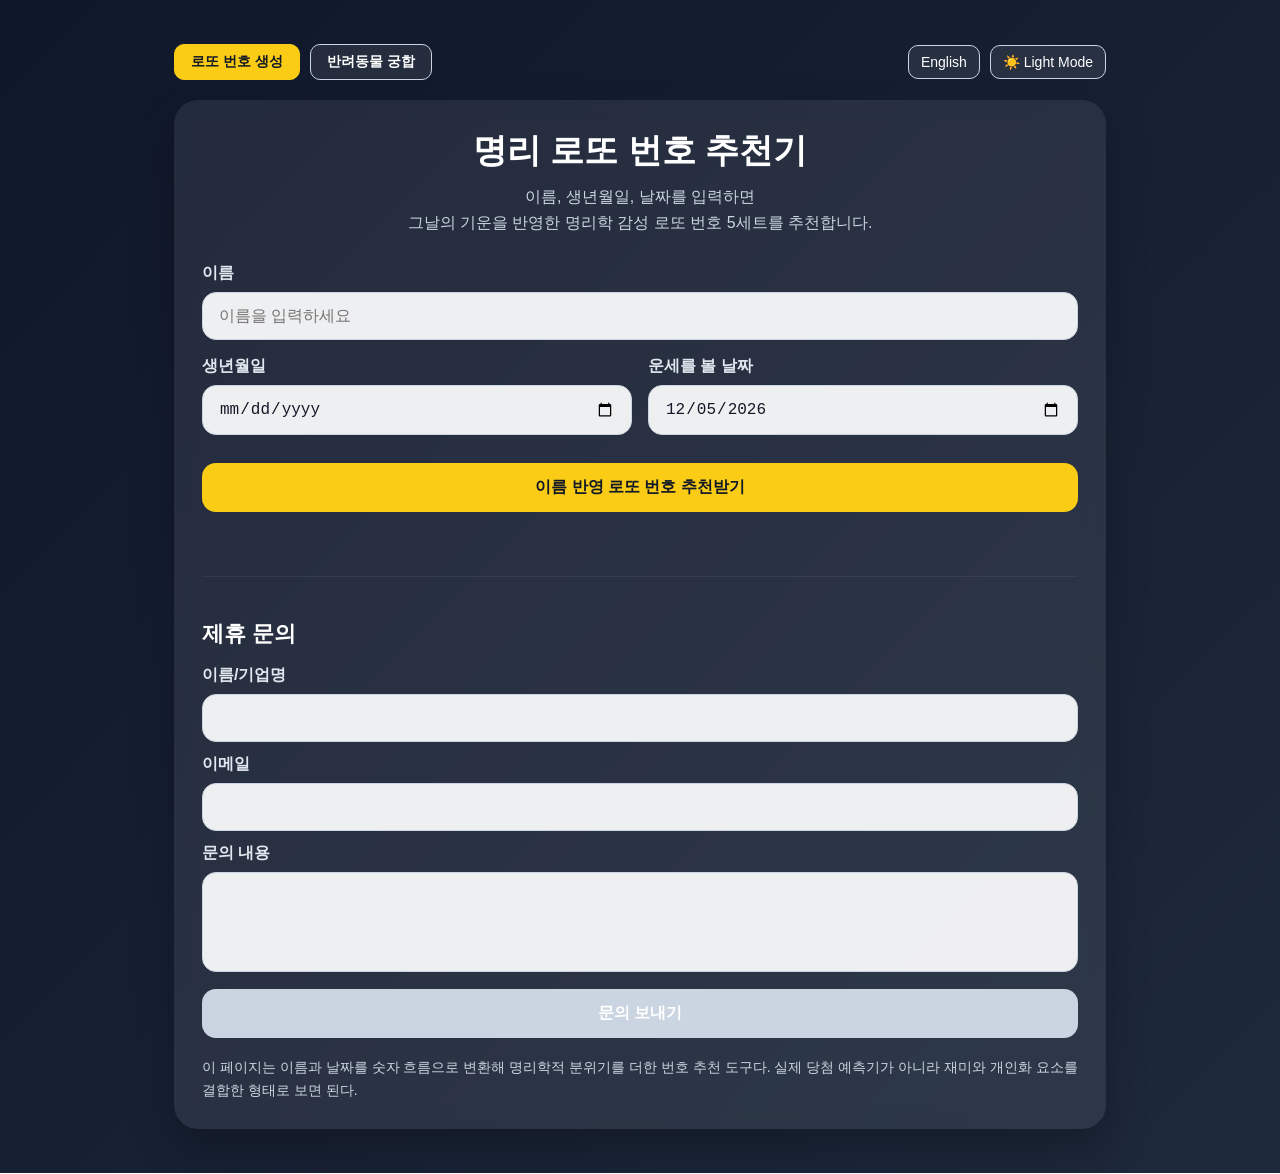
==== index.html @ ec303b5e "상단 네비게이션 메뉴 구현 - style.css 및 main.js 연결 pet-test.html이 참조하는 style.css와 main.js가 비어 있어 상단 메뉴가 표시되지 않던" ====
<!DOCTYPE html>
<html lang="ko">
<head>
  <meta charset="UTF-8" />
  <meta name="viewport" content="width=device-width, initial-scale=1.0" />
  <title id="title-tag">명리 로또 번호 추천기</title>
  <style>
    :root {
      --bg-gradient: linear-gradient(135deg, #0f172a, #1e293b);
      --card-bg: rgba(255, 255, 255, 0.08);
      --text-main: #ffffff;
      --text-sub: #cbd5e1;
      --input-bg: rgba(255, 255, 255, 0.92);
      --input-text: #111827;
      --btn-bg: #facc15;
      --btn-text: #111827;
      --label-color: #e2e8f0;
      --analysis-bg: rgba(255, 255, 255, 0.06);
      --set-title-color: #fde68a;
      --shadow: 0 20px 40px rgba(0, 0, 0, 0.25);
    }

    [data-theme="light"] {
      --bg-gradient: linear-gradient(135deg, #f1f5f9, #e2e8f0);
      --card-bg: #ffffff;
      --text-main: #1e293b;
      --text-sub: #475569;
      --input-bg: #f8fafc;
      --input-text: #1e293b;
      --btn-bg: #2563eb;
      --btn-text: #ffffff;
      --label-color: #334155;
      --analysis-bg: #f1f5f9;
      --set-title-color: #1e40af;
      --shadow: 0 10px 25px rgba(0, 0, 0, 0.1);
    }

    * {
      box-sizing: border-box;
    }

    body {
      margin: 0;
      font-family: "Malgun Gothic", "Apple SD Gothic Neo", sans-serif;
      background: var(--bg-gradient);
      color: var(--text-main);
      min-height: 100vh;
      padding: 20px;
      transition: background 0.3s, color 0.3s;
    }

    .wrap {
      max-width: 980px;
      margin: 0 auto;
      padding: 24px;
    }

    .controls {
      display: flex;
      justify-content: space-between;
      align-items: center;
      gap: 10px;
      margin-bottom: 20px;
    }

    .nav-menu {
      display: flex;
      gap: 10px;
    }

    .nav-btn {
      background: var(--card-bg);
      color: var(--text-main);
      border: 1px solid var(--text-sub);
      padding: 8px 16px;
      border-radius: 10px;
      text-decoration: none;
      font-size: 14px;
      font-weight: bold;
      transition: all 0.2s;
    }

    .nav-btn:hover {
      background: var(--text-sub);
      color: var(--bg-gradient);
    }

    .nav-btn.active {
      background: var(--btn-bg);
      color: var(--btn-text);
      border-color: var(--btn-bg);
    }

    .settings-group {
      display: flex;
      gap: 10px;
    }

    .control-btn {
      background: var(--card-bg);
      color: var(--text-main);
      border: 1px solid var(--text-sub);
      padding: 8px 12px;
      border-radius: 10px;
      cursor: pointer;
      font-size: 14px;
      transition: all 0.2s;
    }

    .control-btn:hover {
      background: var(--text-sub);
      color: var(--bg-gradient);
    }

    .card {
      background: var(--card-bg);
      border-radius: 24px;
      padding: 28px;
      box-shadow: var(--shadow);
      backdrop-filter: blur(10px);
    }

    h1 {
      margin: 0 0 10px;
      font-size: 34px;
      text-align: center;
    }

    .sub {
      text-align: center;
      color: var(--text-sub);
      margin-bottom: 28px;
      line-height: 1.6;
    }

    .grid {
      display: grid;
      grid-template-columns: repeat(2, 1fr);
      gap: 16px;
      margin-bottom: 18px;
    }

    .field {
      display: flex;
      flex-direction: column;
      gap: 8px;
    }

    .field.full {
      grid-column: 1 / -1;
    }

    label {
      font-weight: bold;
      color: var(--label-color);
    }

    input, .main-btn {
      border: none;
      border-radius: 14px;
      padding: 14px 16px;
      font-size: 16px;
    }

    input {
      background: var(--input-bg);
      color: var(--input-text);
      border: 1px solid #cbd5e1;
    }

    .main-btn {
      width: 100%;
      margin-top: 10px;
      background: var(--btn-bg);
      color: var(--btn-text);
      font-weight: bold;
      cursor: pointer;
      transition: transform 0.15s ease;
    }

    .main-btn:hover {
      transform: translateY(-2px);
    }

    .analysis {
      margin-top: 24px;
      background: var(--analysis-bg);
      border-radius: 18px;
      padding: 18px;
      line-height: 1.7;
      color: var(--text-main);
    }

    .result-area {
      margin-top: 24px;
      display: grid;
      gap: 18px;
    }

    .set-card {
      background: var(--analysis-bg);
      border-radius: 18px;
      padding: 18px;
    }

    .set-title {
      font-weight: bold;
      margin-bottom: 12px;
      color: var(--set-title-color);
    }

    .numbers {
      display: flex;
      flex-wrap: wrap;
      gap: 10px;
      align-items: center;
    }

    .ball {
      width: 54px;
      height: 54px;
      border-radius: 50%;
      display: flex;
      align-items: center;
      justify-content: center;
      font-weight: bold;
      font-size: 18px;
      color: #fff;
      box-shadow: 0 8px 16px rgba(0,0,0,0.25);
    }

    .bonus {
      background: #111827 !important;
      border: 2px solid #fff;
    }

    .plus {
      font-size: 22px;
      font-weight: bold;
      color: var(--text-main);
      margin: 0 4px;
    }

    .color1 { background: #f59e0b; }
    .color2 { background: #3b82f6; }
    .color3 { background: #ef4444; }
    .color4 { background: #22c55e; }
    .color5 { background: #8b5cf6; }

    .footer-note {
      margin-top: 18px;
      font-size: 14px;
      color: var(--text-sub);
      line-height: 1.6;
    }

    @media (max-width: 760px) {
      .grid {
        grid-template-columns: 1fr;
      }

      h1 {
        font-size: 28px;
      }

      .ball {
        width: 48px;
        height: 48px;
        font-size: 16px;
      }
    }
  </style>
</head>
<body data-theme="dark">
  <div class="wrap">
    <div class="controls">
        <div class="nav-menu">
            <a href="/index.html" class="nav-btn active" id="nav-lotto">로또 번호 생성</a>
            <a href="/pet-test.html" class="nav-btn" id="nav-pet">반려동물 궁합</a>
        </div>
        <div class="settings-group">
            <button class="control-btn" id="lang-toggle" onclick="toggleLanguage()">English</button>
            <button class="control-btn" id="theme-toggle" onclick="toggleTheme()">☀️ Light Mode</button>
        </div>
    </div>
    <div class="card">
      <h1 id="title">명리 로또 번호 추천기</h1>
      <div class="sub" id="subtitle">
        이름, 생년월일, 날짜를 입력하면<br>
        그날의 기운을 반영한 명리학 감성 로또 번호 5세트를 추천합니다.
      </div>

      <div class="grid">
        <div class="field full">
          <label for="username" id="label-name">이름</label>
          <input type="text" id="username" placeholder="이름을 입력하세요" />
        </div>

        <div class="field">
          <label for="birthdate" id="label-birth">생년월일</label>
          <input type="date" id="birthdate" />
        </div>

        <div class="field">
          <label for="targetDate" id="label-date">운세를 볼 날짜</label>
          <input type="date" id="targetDate" />
        </div>
      </div>

      <button class="main-btn" id="generate-btn" onclick="generateFortuneLotto()">이름 반영 로또 번호 추천받기</button>

      <div id="analysis" class="analysis" style="display:none;"></div>
      <div id="resultArea" class="result-area"></div>

      <div class="contact-section" style="margin-top: 40px; border-top: 1px solid var(--analysis-bg); padding-top: 24px;">
        <h2 id="contact-title" style="font-size: 22px; margin-bottom: 16px;">제휴 문의</h2>
        <form action="https://formspree.io/f/xdaylvkg" method="POST" style="display: grid; gap: 12px;">
          <div class="field">
            <label for="contact-name" id="label-contact-name">이름/기업명</label>
            <input type="text" name="name" id="contact-name" required />
          </div>
          <div class="field">
            <label for="contact-email" id="label-contact-email">이메일</label>
            <input type="email" name="_replyto" id="contact-email" required />
          </div>
          <div class="field">
            <label for="contact-message" id="label-contact-message">문의 내용</label>
            <textarea name="message" id="contact-message" oninput="handleContactInput()" style="width: 100%; height: 100px; border-radius: 14px; padding: 14px 16px; font-size: 16px; background: var(--input-bg); color: var(--input-text); border: 1px solid #cbd5e1; font-family: inherit; resize: none;" required></textarea>
          </div>
          <button type="submit" class="main-btn" id="contact-submit-btn" style="background: var(--text-sub); color: var(--bg-gradient); margin-top: 5px; transition: all 0.3s ease;">문의 보내기</button>
        </form>
      </div>

      <div class="footer-note" id="footer-text">
        이 페이지는 이름과 날짜를 숫자 흐름으로 변환해 명리학적 분위기를 더한 번호 추천 도구다.
        실제 당첨 예측기가 아니라 재미와 개인화 요소를 결합한 형태로 보면 된다.
      </div>
    </div>
  </div>

  <script>
    const i18n = {
      ko: {
        navLotto: "로또 번호 생성",
        navPet: "반려동물 궁합",
        title: "명리 로또 번호 추천기",
        subtitle: "이름, 생년월일, 날짜를 입력하면<br>그날의 기운을 반영한 명리학 감성 로또 번호 5세트를 추천합니다.",
        labelName: "이름",
        namePlaceholder: "이름을 입력하세요",
        labelBirth: "생년월일",
        labelDate: "운세를 볼 날짜",
        generateBtn: "이름 반영 로또 번호 추천받기",
        footer: "이 페이지는 이름과 날짜를 숫자 흐름으로 변환해 명리학적 분위기를 더한 번호 추천 도구다. 실제 당첨 예측기가 아니라 재미와 개인화 요소를 결합한 형태로 보면 된다.",
        alertInput: "이름, 생년월일, 날짜를 모두 입력해 주세요.",
        setSuffix: "번 추천 세트",
        analysisTitle: "명리 해석 요약",
        analysisResult1: "이름 <strong>{name}</strong> 의 수리값 합은 <strong>{total}</strong>, 글자 수는 <strong>{length}</strong>로 반영되었다.",
        analysisResult2: "선택한 날짜 기준 오행 흐름은 목({wood}) · 화({fire}) · 토({earth}) · 금({metal}) · 수({water}) 로 계산되었다.",
        analysisResult3: "오늘의 중심 기운은 <strong>{element}</strong>이며, {text}",
        wood: "목", fire: "화", earth: "토", metal: "금", water: "수",
        woodText: "성장과 확장의 기운이 강하다. 새로운 선택과 넓혀가는 흐름이 강조되는 날이다.",
        fireText: "활동성과 추진력이 살아난다. 빠른 판단과 강한 실행력이 잘 맞는 흐름이다.",
        earthText: "균형과 안정의 기운이 중심이다. 무리한 승부보다 중심을 잡는 감각이 중요하다.",
        metalText: "정리와 선별의 기운이 강하다. 숫자를 압축하고 집중하는 흐름이 어울린다.",
        waterText: "직관과 유연함의 기운이 강하다. 감각적으로 흐름을 읽는 방향이 잘 맞는다.",
        contactTitle: "제휴 문의",
        labelContactName: "이름/기업명",
        labelContactEmail: "이메일",
        labelContactMessage: "문의 내용",
        contactSubmit: "문의 보내기"
      },
      en: {
        navLotto: "Lotto Generator",
        navPet: "Pet Compatibility",
        title: "Myeongli Powerball Generator",
        subtitle: "Enter your name and dates to get 5 sets of Powerball numbers<br>based on Myeongli-hak (Asian astrology) fortune vibes.",
        labelName: "Name",
        namePlaceholder: "Enter your name",
        labelBirth: "Birth Date",
        labelDate: "Fortune Date",
        generateBtn: "Get Personalized Powerball Numbers",
        footer: "This page is a fun tool that converts names and dates into number flows with a Myeongli-hak vibe. It uses US Powerball rules (5/69 + 1/26) for English mode.",
        alertInput: "Please enter your name, birth date, and target date.",
        setSuffix: "Recommended Set #",
        analysisTitle: "Interpretation Summary",
        analysisResult1: "The numerical sum for <strong>{name}</strong> is <strong>{total}</strong>, with a length of <strong>{length}</strong>.",
        analysisResult2: "Five Element scores for the selected date: Wood({wood}) · Fire({fire}) · Earth({earth}) · Metal({metal}) · Water({water}).",
        analysisResult3: "The central energy is <strong>{element}</strong>: {text}",
        wood: "Wood", fire: "Fire", earth: "Earth", metal: "Metal", water: "Water",
        woodText: "Strong energy of growth and expansion. A day to embrace new choices and broad horizons.",
        fireText: "High activity and drive. Quick judgment and strong execution are favored.",
        earthText: "Energy of balance and stability. Focusing on stability is more important than taking risks.",
        metalText: "Strong energy of refinement and selection. Suitable for focusing and narrowing down numbers.",
        waterText: "Strong energy of intuition and flexibility. Trusting your gut feeling works best today.",
        contactTitle: "Partnership Inquiry",
        labelContactName: "Name/Company",
        labelContactEmail: "Email",
        labelContactMessage: "Message",
        contactSubmit: "Send Inquiry"
      }
    };

    let currentLang = 'ko';

    function toggleLanguage() {
      currentLang = currentLang === 'ko' ? 'en' : 'ko';
      const btn = document.getElementById("lang-toggle");
      btn.textContent = currentLang === 'ko' ? 'English' : '한국어';
      updateUI();
    }

    function updateUI() {
      const t = i18n[currentLang];
      document.getElementById("nav-lotto").textContent = t.navLotto;
      document.getElementById("nav-pet").textContent = t.navPet;
      document.getElementById("title-tag").textContent = t.title;
      document.getElementById("title").textContent = t.title;
      document.getElementById("subtitle").innerHTML = t.subtitle;
      document.getElementById("label-name").textContent = t.labelName;
      document.getElementById("username").placeholder = t.namePlaceholder;
      document.getElementById("label-birth").textContent = t.labelBirth;
      document.getElementById("label-date").textContent = t.labelDate;
      document.getElementById("generate-btn").textContent = t.generateBtn;
      document.getElementById("footer-text").textContent = t.footer;
      
      // Update contact form
      document.getElementById("contact-title").textContent = t.contactTitle;
      document.getElementById("label-contact-name").textContent = t.labelContactName;
      document.getElementById("label-contact-email").textContent = t.labelContactEmail;
      document.getElementById("label-contact-message").textContent = t.labelContactMessage;
      document.getElementById("contact-submit-btn").textContent = t.contactSubmit;

      document.getElementById("analysis").style.display = "none";
      document.getElementById("resultArea").innerHTML = "";
      
      // Reset contact button state on UI update
      handleContactInput();
    }

    function handleContactInput() {
      const message = document.getElementById("contact-message").value.trim();
      const btn = document.getElementById("contact-submit-btn");
      if (message.length > 0) {
        btn.style.background = "var(--btn-bg)";
        btn.style.color = "var(--btn-text)";
      } else {
        btn.style.background = "var(--text-sub)";
        btn.style.color = "var(--bg-gradient)";
      }
    }

    function toggleTheme() {
      const body = document.body;
      const btn = document.getElementById("theme-toggle");
      if (body.getAttribute("data-theme") === "dark") {
        body.setAttribute("data-theme", "light");
        btn.textContent = "🌙 Dark Mode";
      } else {
        body.setAttribute("data-theme", "dark");
        btn.textContent = "☀️ Light Mode";
      }
    }

    function getBallColor(number, isPowerball = false) {
      if (isPowerball) return "color3"; // Powerball is usually red-ish
      if (number <= 15) return "color1";
      if (number <= 30) return "color2";
      if (number <= 45) return "color3";
      if (number <= 55) return "color4";
      return "color5";
    }

    function pad(n) {
      return String(n).padStart(2, "0");
    }

    function seededRandom(seed) {
      let x = Math.sin(seed) * 10000;
      return x - Math.floor(x);
    }

    function getNameValue(name) {
      let total = 0;
      let chars = [];

      for (let i = 0; i < name.length; i++) {
        const code = name.charCodeAt(i);
        const value = (code % 45) + 1;
        total += value;
        chars.push(value);
      }

      return {
        total,
        chars,
        length: name.length
      };
    }

    function getElementScores(year, month, day, targetYear, targetMonth, targetDay, nameValue) {
      const wood = ((year % 10) + month + (targetMonth * 2) + (nameValue.total % 7)) % 9 + 1;
      const fire = ((day % 10) + targetDay + Math.floor(targetYear / 100) + (nameValue.length * 2)) % 9 + 1;
      const earth = ((month + day + targetMonth + targetDay + (nameValue.total % 9))) % 9 + 1;
      const metal = ((Math.floor(year / 10) + Math.floor(targetYear / 10) + month + (nameValue.total % 5))) % 9 + 1;
      const water = ((year + day + targetYear + targetDay + (nameValue.total % 11))) % 9 + 1;

      return { wood, fire, earth, metal, water };
    }

    function getStrongElementKey(scores) {
      const entries = [
        ["wood", scores.wood],
        ["fire", scores.fire],
        ["earth", scores.earth],
        ["metal", scores.metal],
        ["water", scores.water]
      ];

      entries.sort((a, b) => b[1] - a[1]);
      return entries[0][0];
    }

    function getLuckyNumberBases(scores, y, m, d, ty, tm, td, nameValue, range) {
      const total = y + m + d + ty + tm + td + nameValue.total;
      const nameMain = nameValue.total % range || range;
      const nameSub = (nameValue.chars.reduce((a, b) => a + b, 0) * nameValue.length) % range || range;

      const bases = [];
      bases.push((scores.wood * 3 + nameMain) % range || range);
      bases.push((scores.fire * 5 + nameSub) % range || range);
      bases.push((scores.earth * 7 + nameValue.length) % range || range);
      bases.push((scores.metal * 9 + nameMain + nameValue.length) % range || range);
      bases.push((scores.water * 11 + nameSub) % range || range);
      bases.push((total % range) || range);

      return [...new Set(bases)];
    }

    function createFortuneSeed(y, m, d, ty, tm, td, setIndex, nameValue) {
      return (
        y * 1000003 +
        m * 10007 +
        d * 101 +
        ty * 97 +
        tm * 31 +
        td * 13 +
        setIndex * 7919 +
        nameValue.total * 181 +
        nameValue.length * 59
      );
    }

    function createFortuneSet(y, m, d, ty, tm, td, scores, setIndex, nameValue) {
      const isPowerballMode = currentLang === 'en';
      const mainRange = isPowerballMode ? 69 : 45;
      const bonusRange = isPowerballMode ? 26 : 45;
      const mainCount = isPowerballMode ? 5 : 6;

      const luckyBases = getLuckyNumberBases(scores, y, m, d, ty, tm, td, nameValue, mainRange);
      const numbersSet = new Set();

      luckyBases.forEach((num, idx) => {
        if (numbersSet.size < 2) {
          let adjusted = ((num + setIndex * (idx + 2) + nameValue.length) % mainRange);
          adjusted = adjusted === 0 ? mainRange : adjusted;
          numbersSet.add(adjusted);
        }
      });

      let seed = createFortuneSeed(y, m, d, ty, tm, td, setIndex, nameValue);

      while (numbersSet.size < mainCount) {
        seed += 17;
        let num = Math.floor(seededRandom(seed) * mainRange) + 1;
        numbersSet.add(num);
      }

      const numbers = [...numbersSet].sort((a, b) => a - b);

      let bonus;
      do {
        seed += 29;
        bonus = Math.floor(seededRandom(seed) * bonusRange) + 1;
      } while (!isPowerballMode && numbers.includes(bonus));

      return { numbers, bonus, isPowerballMode };
    }

    function generateFortuneLotto() {
      const username = document.getElementById("username").value.trim();
      const birthdate = document.getElementById("birthdate").value;
      const targetDate = document.getElementById("targetDate").value;
      const resultArea = document.getElementById("resultArea");
      const analysis = document.getElementById("analysis");
      const t = i18n[currentLang];

      if (!username || !birthdate || !targetDate) {
        alert(t.alertInput);
        return;
      }

      const [y, m, d] = birthdate.split("-").map(Number);
      const [ty, tm, td] = targetDate.split("-").map(Number);

      const nameValue = getNameValue(username);
      const scores = getElementScores(y, m, d, ty, tm, td, nameValue);
      const elementKey = getStrongElementKey(scores);
      const fortuneText = t[elementKey + "Text"];
      const elementName = t[elementKey];

      analysis.style.display = "block";
      analysis.innerHTML = `
        <strong>${t.analysisTitle}</strong><br>
        ${t.analysisResult1.replace("{name}", username).replace("{total}", nameValue.total).replace("{length}", nameValue.length)}<br>
        ${t.analysisResult2.replace("{wood}", scores.wood).replace("{fire}", scores.fire).replace("{earth}", scores.earth).replace("{metal}", scores.metal).replace("{water}", scores.water)}<br>
        ${t.analysisResult3.replace("{element}", elementName).replace("{text}", fortuneText)}
      `;

      resultArea.innerHTML = "";

      for (let i = 1; i <= 5; i++) {
        const set = createFortuneSet(y, m, d, ty, tm, td, scores, i, nameValue);

        const card = document.createElement("div");
        card.className = "set-card";

        const title = document.createElement("div");
        title.className = "set-title";
        title.textContent = currentLang === 'ko' ? `${i}${t.setSuffix}` : `${t.setSuffix}${i}`;

        const numbersDiv = document.createElement("div");
        numbersDiv.className = "numbers";

        set.numbers.forEach(num => {
          const ball = document.createElement("div");
          ball.className = `ball ${getBallColor(num)}`;
          ball.textContent = num;
          numbersDiv.appendChild(ball);
        });

        const plus = document.createElement("div");
        plus.className = "plus";
        plus.textContent = "+";

        const bonusBall = document.createElement("div");
        bonusBall.className = `ball bonus ${set.isPowerballMode ? 'powerball' : ''}`;
        bonusBall.textContent = set.bonus;
        if (set.isPowerballMode) {
          bonusBall.style.background = "#ef4444"; // Powerball typical color
        }

        numbersDiv.appendChild(plus);
        numbersDiv.appendChild(bonusBall);

        card.appendChild(title);
        card.appendChild(numbersDiv);
        resultArea.appendChild(card);
      }
    }

    window.onload = function () {
      const today = new Date();
      const todayStr = `${today.getFullYear()}-${pad(today.getMonth() + 1)}-${pad(today.getDate())}`;
      document.getElementById("targetDate").value = todayStr;
      updateUI();
    };
  </script>
</body>
</html>
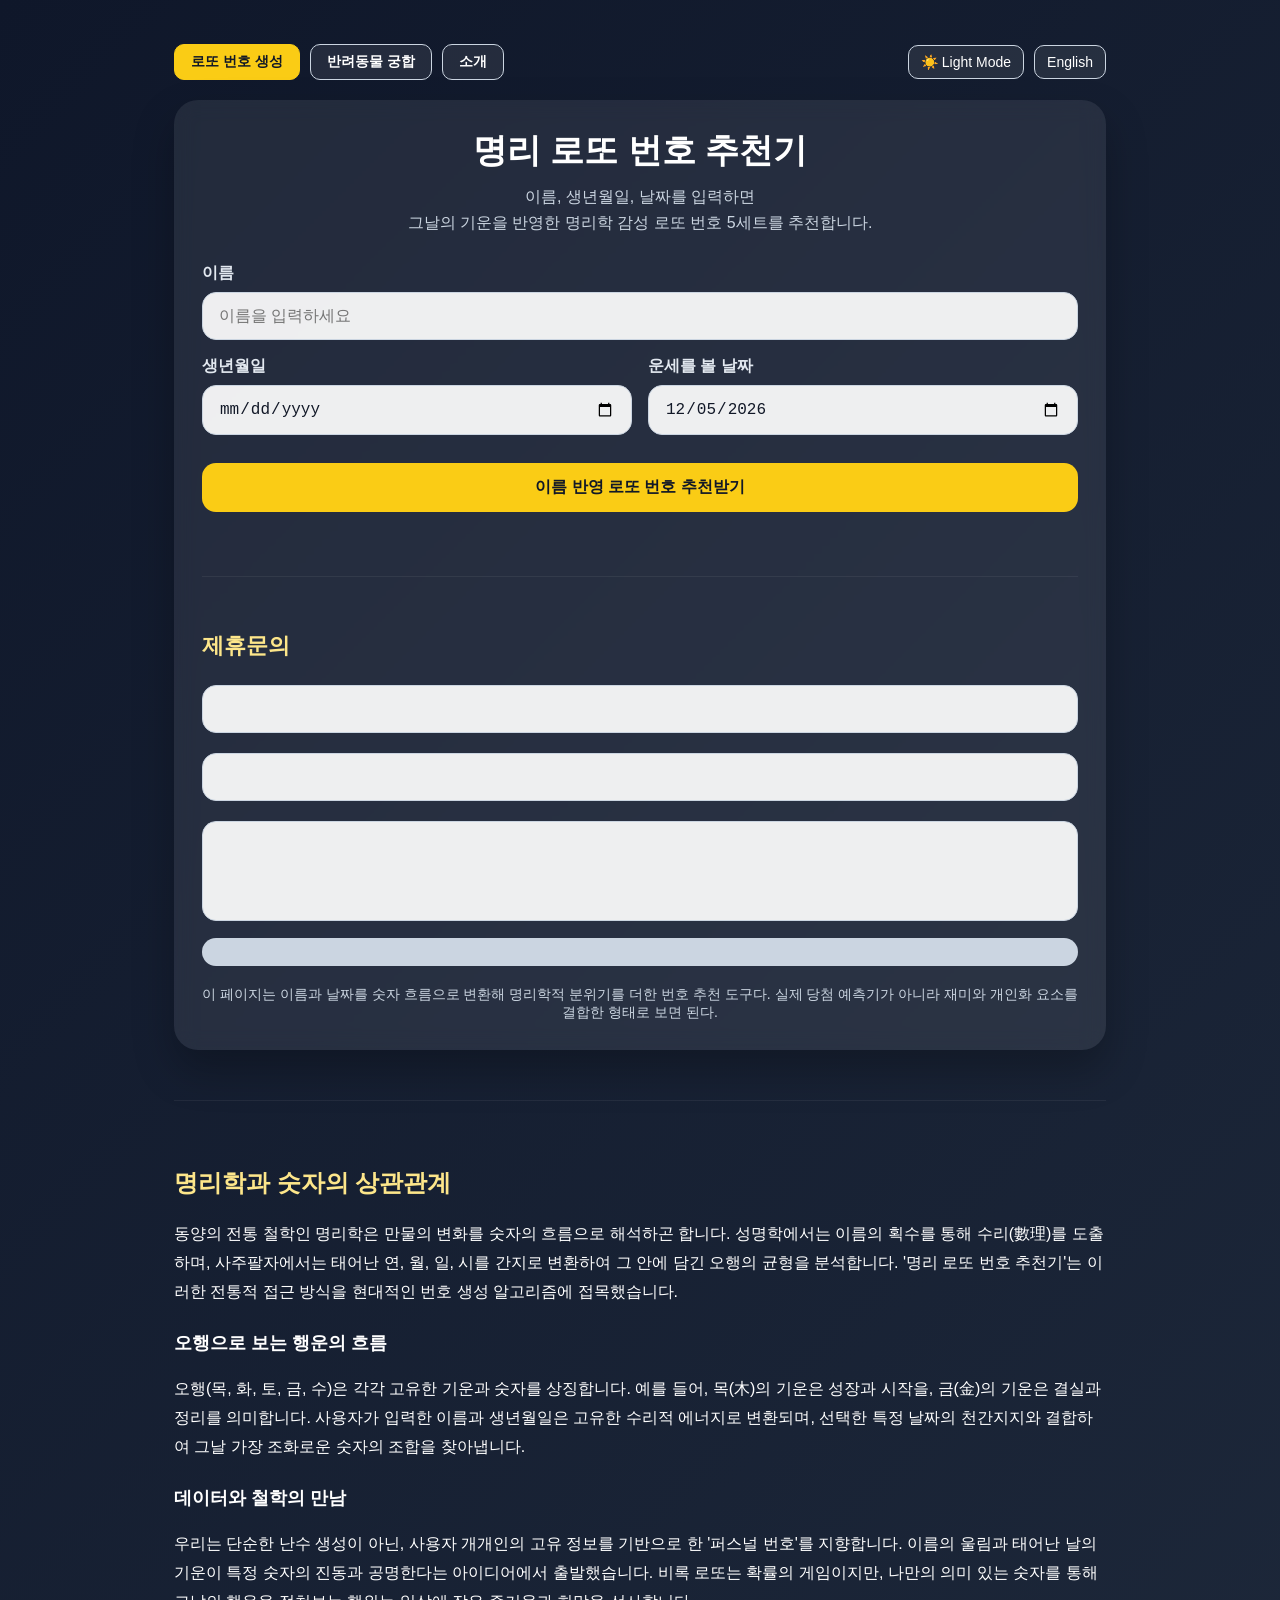
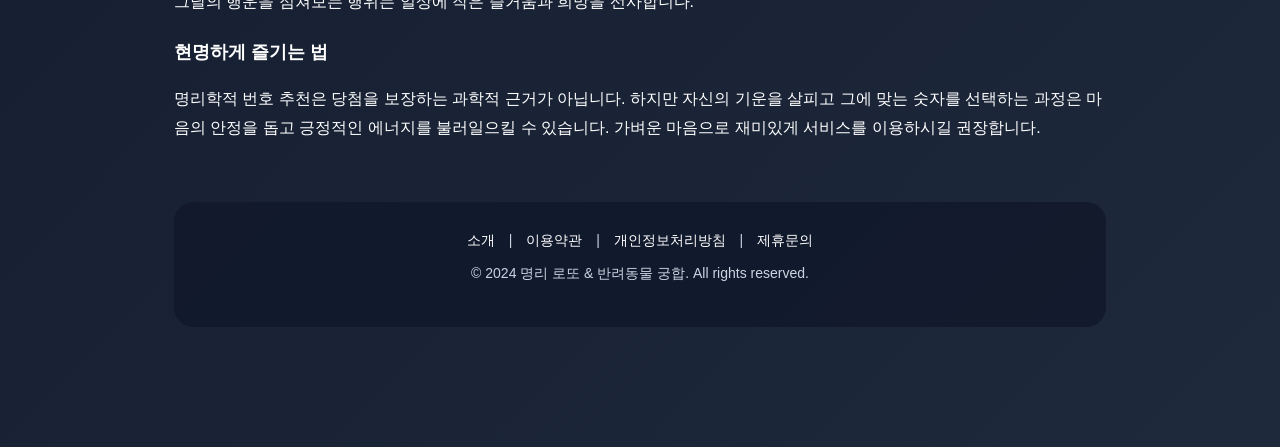
==== commit 9ac92546: "Optimize for Google AdSense: Add legal pages, SEO content, and improve common UI with i18n support" ====
--- a/index.html
+++ b/index.html
@@ -3,171 +3,42 @@
 <head>
   <meta charset="UTF-8" />
   <meta name="viewport" content="width=device-width, initial-scale=1.0" />
+  <meta name="google-adsense-account" content="ca-pub-5355669932210627">
+  <meta name="description" id="meta-desc" content="이름, 생년월일, 날짜를 입력하면 그날의 기운을 반영한 명리학 감성 로또 번호를 추천해드립니다.">
+  <meta name="keywords" id="meta-keywords" content="로또 번호 추천, 명리학, 사주 로또, 오늘 운세, 행운의 숫자, 파워볼">
+  <script async src="https://pagead2.googlesyndication.com/pagead/js/adsbygoogle.js?client=ca-pub-5355669932210627" crossorigin="anonymous"></script>
   <title id="title-tag">명리 로또 번호 추천기</title>
+  <link rel="stylesheet" href="style.css" />
   <style>
-    :root {
-      --bg-gradient: linear-gradient(135deg, #0f172a, #1e293b);
-      --card-bg: rgba(255, 255, 255, 0.08);
-      --text-main: #ffffff;
-      --text-sub: #cbd5e1;
-      --input-bg: rgba(255, 255, 255, 0.92);
-      --input-text: #111827;
-      --btn-bg: #facc15;
-      --btn-text: #111827;
-      --label-color: #e2e8f0;
-      --analysis-bg: rgba(255, 255, 255, 0.06);
-      --set-title-color: #fde68a;
-      --shadow: 0 20px 40px rgba(0, 0, 0, 0.25);
-    }
-
-    [data-theme="light"] {
-      --bg-gradient: linear-gradient(135deg, #f1f5f9, #e2e8f0);
-      --card-bg: #ffffff;
-      --text-main: #1e293b;
-      --text-sub: #475569;
-      --input-bg: #f8fafc;
-      --input-text: #1e293b;
-      --btn-bg: #2563eb;
-      --btn-text: #ffffff;
-      --label-color: #334155;
-      --analysis-bg: #f1f5f9;
-      --set-title-color: #1e40af;
-      --shadow: 0 10px 25px rgba(0, 0, 0, 0.1);
-    }
-
-    * {
-      box-sizing: border-box;
-    }
-
-    body {
-      margin: 0;
-      font-family: "Malgun Gothic", "Apple SD Gothic Neo", sans-serif;
-      background: var(--bg-gradient);
-      color: var(--text-main);
-      min-height: 100vh;
-      padding: 20px;
-      transition: background 0.3s, color 0.3s;
-    }
-
-    .wrap {
-      max-width: 980px;
-      margin: 0 auto;
-      padding: 24px;
-    }
-
-    .controls {
-      display: flex;
-      justify-content: space-between;
-      align-items: center;
-      gap: 10px;
-      margin-bottom: 20px;
-    }
-
-    .nav-menu {
-      display: flex;
-      gap: 10px;
-    }
-
-    .nav-btn {
-      background: var(--card-bg);
-      color: var(--text-main);
-      border: 1px solid var(--text-sub);
-      padding: 8px 16px;
-      border-radius: 10px;
-      text-decoration: none;
-      font-size: 14px;
-      font-weight: bold;
-      transition: all 0.2s;
-    }
-
-    .nav-btn:hover {
-      background: var(--text-sub);
-      color: var(--bg-gradient);
-    }
-
-    .nav-btn.active {
-      background: var(--btn-bg);
-      color: var(--btn-text);
-      border-color: var(--btn-bg);
-    }
-
-    .settings-group {
-      display: flex;
-      gap: 10px;
-    }
-
-    .control-btn {
-      background: var(--card-bg);
-      color: var(--text-main);
-      border: 1px solid var(--text-sub);
-      padding: 8px 12px;
-      border-radius: 10px;
-      cursor: pointer;
-      font-size: 14px;
-      transition: all 0.2s;
-    }
-
-    .control-btn:hover {
-      background: var(--text-sub);
-      color: var(--bg-gradient);
-    }
-
-    .card {
-      background: var(--card-bg);
-      border-radius: 24px;
-      padding: 28px;
-      box-shadow: var(--shadow);
-      backdrop-filter: blur(10px);
-    }
-
-    h1 {
-      margin: 0 0 10px;
-      font-size: 34px;
-      text-align: center;
-    }
-
-    .sub {
-      text-align: center;
-      color: var(--text-sub);
-      margin-bottom: 28px;
-      line-height: 1.6;
-    }
-
     .grid {
       display: grid;
       grid-template-columns: repeat(2, 1fr);
       gap: 16px;
       margin-bottom: 18px;
     }
-
     .field {
       display: flex;
       flex-direction: column;
       gap: 8px;
     }
-
     .field.full {
       grid-column: 1 / -1;
     }
-
     label {
       font-weight: bold;
       color: var(--label-color);
     }
-
     input, .main-btn {
       border: none;
       border-radius: 14px;
       padding: 14px 16px;
       font-size: 16px;
     }
-
     input {
       background: var(--input-bg);
       color: var(--input-text);
       border: 1px solid #cbd5e1;
     }
-
     .main-btn {
       width: 100%;
       margin-top: 10px;
@@ -177,11 +48,9 @@
       cursor: pointer;
       transition: transform 0.15s ease;
     }
-
     .main-btn:hover {
       transform: translateY(-2px);
     }
-
     .analysis {
       margin-top: 24px;
       background: var(--analysis-bg);
@@ -190,105 +59,66 @@
       line-height: 1.7;
       color: var(--text-main);
     }
-
     .result-area {
       margin-top: 24px;
       display: grid;
       gap: 18px;
     }
-
     .set-card {
-      background: var(--analysis-bg);
-      border-radius: 18px;
-      padding: 18px;
-    }
-
+      background: var(--card-bg);
+      padding: 20px;
+      border-radius: 20px;
+      box-shadow: 0 4px 10px rgba(0,0,0,0.1);
+    }
     .set-title {
       font-weight: bold;
       margin-bottom: 12px;
       color: var(--set-title-color);
     }
-
     .numbers {
       display: flex;
       flex-wrap: wrap;
-      gap: 10px;
+      gap: 8px;
       align-items: center;
     }
-
     .ball {
-      width: 54px;
-      height: 54px;
+      width: 40px;
+      height: 40px;
       border-radius: 50%;
       display: flex;
       align-items: center;
       justify-content: center;
       font-weight: bold;
-      font-size: 18px;
       color: #fff;
-      box-shadow: 0 8px 16px rgba(0,0,0,0.25);
-    }
-
-    .bonus {
-      background: #111827 !important;
-      border: 2px solid #fff;
-    }
-
-    .plus {
-      font-size: 22px;
-      font-weight: bold;
-      color: var(--text-main);
-      margin: 0 4px;
-    }
-
-    .color1 { background: #f59e0b; }
-    .color2 { background: #3b82f6; }
-    .color3 { background: #ef4444; }
-    .color4 { background: #22c55e; }
-    .color5 { background: #8b5cf6; }
-
-    .footer-note {
-      margin-top: 18px;
-      font-size: 14px;
-      color: var(--text-sub);
-      line-height: 1.6;
-    }
-
-    @media (max-width: 760px) {
-      .grid {
-        grid-template-columns: 1fr;
-      }
-
-      h1 {
-        font-size: 28px;
-      }
-
-      .ball {
-        width: 48px;
-        height: 48px;
-        font-size: 16px;
-      }
-    }
+      font-size: 16px;
+      text-shadow: 0 1px 2px rgba(0,0,0,0.3);
+    }
+    .ball.color1 { background: #facc15; color: #111827; }
+    .ball.color2 { background: #3b82f6; }
+    .ball.color3 { background: #ef4444; }
+    .ball.color4 { background: #6b7280; }
+    .ball.color5 { background: #22c55e; }
+    .ball.bonus { border: 3px solid #fff; }
+    .plus { font-weight: bold; font-size: 20px; color: var(--text-sub); }
   </style>
 </head>
 <body data-theme="dark">
   <div class="wrap">
     <div class="controls">
-        <div class="nav-menu">
-            <a href="/index.html" class="nav-btn active" id="nav-lotto">로또 번호 생성</a>
-            <a href="/pet-test.html" class="nav-btn" id="nav-pet">반려동물 궁합</a>
-        </div>
-        <div class="settings-group">
-            <button class="control-btn" id="lang-toggle" onclick="toggleLanguage()">English</button>
-            <button class="control-btn" id="theme-toggle" onclick="toggleTheme()">☀️ Light Mode</button>
-        </div>
+      <div class="nav-menu">
+        <a href="index.html" class="nav-btn active" id="nav-lotto">로또 번호 생성</a>
+        <a href="pet-test.html" class="nav-btn" id="nav-pet">반려동물 궁합</a>
+        <a href="about.html" class="nav-btn" id="nav-about">소개</a>
+      </div>
+      <div class="settings-group">
+        <button class="control-btn" id="theme-toggle" onclick="toggleTheme()">☀️ Light Mode</button>
+        <button class="control-btn" id="lang-toggle" onclick="toggleLanguage()">English</button>
+      </div>
     </div>
+
     <div class="card">
       <h1 id="title">명리 로또 번호 추천기</h1>
-      <div class="sub" id="subtitle">
-        이름, 생년월일, 날짜를 입력하면<br>
-        그날의 기운을 반영한 명리학 감성 로또 번호 5세트를 추천합니다.
-      </div>
+      <div class="sub" id="subtitle">이름, 생년월일, 날짜를 입력하면<br>그날의 기운을 반영한 명리학 감성 로또 번호 5세트를 추천합니다.</div>
 
       <div class="grid">
         <div class="field full">
@@ -331,115 +161,70 @@
         </form>
       </div>
 
-      <div class="footer-note" id="footer-text">
-        이 페이지는 이름과 날짜를 숫자 흐름으로 변환해 명리학적 분위기를 더한 번호 추천 도구다.
-        실제 당첨 예측기가 아니라 재미와 개인화 요소를 결합한 형태로 보면 된다.
+      <div class="footer-note" id="footer-text" style="margin-top: 20px; font-size: 14px; color: var(--text-sub); text-align: center;">
+        <!-- Footer text will be injected -->
       </div>
     </div>
+
+    <div id="seo-content" class="seo-section">
+      <!-- SEO content will be injected -->
+    </div>
+
+    <footer>
+      <div class="footer-links">
+        <a href="about.html" id="footer-about">소개</a> | 
+        <a href="terms.html" id="footer-terms">이용약관</a> | 
+        <a href="privacy.html" id="footer-privacy">개인정보처리방침</a> | 
+        <a href="#contact-title" id="footer-contact">제휴문의</a>
+      </div>
+      <p>© 2024 명리 로또 & 반려동물 궁합. All rights reserved.</p>
+    </footer>
   </div>
 
+  <script src="i18n.js"></script>
+  <script src="main.js"></script>
   <script>
-    const i18n = {
-      ko: {
-        navLotto: "로또 번호 생성",
-        navPet: "반려동물 궁합",
-        title: "명리 로또 번호 추천기",
-        subtitle: "이름, 생년월일, 날짜를 입력하면<br>그날의 기운을 반영한 명리학 감성 로또 번호 5세트를 추천합니다.",
-        labelName: "이름",
-        namePlaceholder: "이름을 입력하세요",
-        labelBirth: "생년월일",
-        labelDate: "운세를 볼 날짜",
-        generateBtn: "이름 반영 로또 번호 추천받기",
-        footer: "이 페이지는 이름과 날짜를 숫자 흐름으로 변환해 명리학적 분위기를 더한 번호 추천 도구다. 실제 당첨 예측기가 아니라 재미와 개인화 요소를 결합한 형태로 보면 된다.",
-        alertInput: "이름, 생년월일, 날짜를 모두 입력해 주세요.",
-        setSuffix: "번 추천 세트",
-        analysisTitle: "명리 해석 요약",
-        analysisResult1: "이름 <strong>{name}</strong> 의 수리값 합은 <strong>{total}</strong>, 글자 수는 <strong>{length}</strong>로 반영되었다.",
-        analysisResult2: "선택한 날짜 기준 오행 흐름은 목({wood}) · 화({fire}) · 토({earth}) · 금({metal}) · 수({water}) 로 계산되었다.",
-        analysisResult3: "오늘의 중심 기운은 <strong>{element}</strong>이며, {text}",
-        wood: "목", fire: "화", earth: "토", metal: "금", water: "수",
-        woodText: "성장과 확장의 기운이 강하다. 새로운 선택과 넓혀가는 흐름이 강조되는 날이다.",
-        fireText: "활동성과 추진력이 살아난다. 빠른 판단과 강한 실행력이 잘 맞는 흐름이다.",
-        earthText: "균형과 안정의 기운이 중심이다. 무리한 승부보다 중심을 잡는 감각이 중요하다.",
-        metalText: "정리와 선별의 기운이 강하다. 숫자를 압축하고 집중하는 흐름이 어울린다.",
-        waterText: "직관과 유연함의 기운이 강하다. 감각적으로 흐름을 읽는 방향이 잘 맞는다.",
-        contactTitle: "제휴 문의",
-        labelContactName: "이름/기업명",
-        labelContactEmail: "이메일",
-        labelContactMessage: "문의 내용",
-        contactSubmit: "문의 보내기"
-      },
-      en: {
-        navLotto: "Lotto Generator",
-        navPet: "Pet Compatibility",
-        title: "Myeongli Powerball Generator",
-        subtitle: "Enter your name and dates to get 5 sets of Powerball numbers<br>based on Myeongli-hak (Asian astrology) fortune vibes.",
-        labelName: "Name",
-        namePlaceholder: "Enter your name",
-        labelBirth: "Birth Date",
-        labelDate: "Fortune Date",
-        generateBtn: "Get Personalized Powerball Numbers",
-        footer: "This page is a fun tool that converts names and dates into number flows with a Myeongli-hak vibe. It uses US Powerball rules (5/69 + 1/26) for English mode.",
-        alertInput: "Please enter your name, birth date, and target date.",
-        setSuffix: "Recommended Set #",
-        analysisTitle: "Interpretation Summary",
-        analysisResult1: "The numerical sum for <strong>{name}</strong> is <strong>{total}</strong>, with a length of <strong>{length}</strong>.",
-        analysisResult2: "Five Element scores for the selected date: Wood({wood}) · Fire({fire}) · Earth({earth}) · Metal({metal}) · Water({water}).",
-        analysisResult3: "The central energy is <strong>{element}</strong>: {text}",
-        wood: "Wood", fire: "Fire", earth: "Earth", metal: "Metal", water: "Water",
-        woodText: "Strong energy of growth and expansion. A day to embrace new choices and broad horizons.",
-        fireText: "High activity and drive. Quick judgment and strong execution are favored.",
-        earthText: "Energy of balance and stability. Focusing on stability is more important than taking risks.",
-        metalText: "Strong energy of refinement and selection. Suitable for focusing and narrowing down numbers.",
-        waterText: "Strong energy of intuition and flexibility. Trusting your gut feeling works best today.",
-        contactTitle: "Partnership Inquiry",
-        labelContactName: "Name/Company",
-        labelContactEmail: "Email",
-        labelContactMessage: "Message",
-        contactSubmit: "Send Inquiry"
-      }
-    };
-
-    let currentLang = 'ko';
-
-    function toggleLanguage() {
-      currentLang = currentLang === 'ko' ? 'en' : 'ko';
-      const btn = document.getElementById("lang-toggle");
-      btn.textContent = currentLang === 'ko' ? 'English' : '한국어';
-      updateUI();
-    }
-
-    function updateUI() {
+    function updatePageUI() {
       const t = i18n[currentLang];
-      document.getElementById("nav-lotto").textContent = t.navLotto;
-      document.getElementById("nav-pet").textContent = t.navPet;
-      document.getElementById("title-tag").textContent = t.title;
-      document.getElementById("title").textContent = t.title;
-      document.getElementById("subtitle").innerHTML = t.subtitle;
+      document.getElementById("title-tag").textContent = t.lottoTitle;
+      document.getElementById("title").textContent = t.lottoTitle;
+      document.getElementById("subtitle").innerHTML = t.lottoSubtitle;
       document.getElementById("label-name").textContent = t.labelName;
       document.getElementById("username").placeholder = t.namePlaceholder;
       document.getElementById("label-birth").textContent = t.labelBirth;
       document.getElementById("label-date").textContent = t.labelDate;
       document.getElementById("generate-btn").textContent = t.generateBtn;
-      document.getElementById("footer-text").textContent = t.footer;
+      document.getElementById("footer-text").textContent = t.lottoFooter;
       
-      // Update contact form
-      document.getElementById("contact-title").textContent = t.contactTitle;
+      // Contact form
+      document.getElementById("contact-title").textContent = t.navContact;
       document.getElementById("label-contact-name").textContent = t.labelContactName;
       document.getElementById("label-contact-email").textContent = t.labelContactEmail;
       document.getElementById("label-contact-message").textContent = t.labelContactMessage;
       document.getElementById("contact-submit-btn").textContent = t.contactSubmit;
 
+      // SEO
+      document.getElementById("seo-content").innerHTML = t.seoLottoText;
+
+      const metaDesc = document.getElementById("meta-desc");
+      const metaKeywords = document.getElementById("meta-keywords");
+      if (currentLang === 'ko') {
+        metaDesc.content = "이름, 생년월일, 날짜를 입력하면 그날의 기운을 반영한 명리학 감성 로또 번호를 추천해드립니다.";
+        metaKeywords.content = "로또 번호 추천, 명리학, 사주 로또, 오늘 운세, 행운의 숫자, 파워볼";
+      } else {
+        metaDesc.content = "Get 5 sets of Powerball numbers based on Myeongli-hak vibes by entering your name and dates.";
+        metaKeywords.content = "Lotto generator, Powerball, Myeongli-hak, Saju, Fortune numbers, Lucky numbers";
+      }
+
       document.getElementById("analysis").style.display = "none";
       document.getElementById("resultArea").innerHTML = "";
-      
-      // Reset contact button state on UI update
       handleContactInput();
     }
 
     function handleContactInput() {
       const message = document.getElementById("contact-message").value.trim();
       const btn = document.getElementById("contact-submit-btn");
+      if (!btn) return;
       if (message.length > 0) {
         btn.style.background = "var(--btn-bg)";
         btn.style.color = "var(--btn-text)";
@@ -449,20 +234,8 @@
       }
     }
 
-    function toggleTheme() {
-      const body = document.body;
-      const btn = document.getElementById("theme-toggle");
-      if (body.getAttribute("data-theme") === "dark") {
-        body.setAttribute("data-theme", "light");
-        btn.textContent = "🌙 Dark Mode";
-      } else {
-        body.setAttribute("data-theme", "dark");
-        btn.textContent = "☀️ Light Mode";
-      }
-    }
-
     function getBallColor(number, isPowerball = false) {
-      if (isPowerball) return "color3"; // Powerball is usually red-ish
+      if (isPowerball) return "color3";
       if (number <= 15) return "color1";
       if (number <= 30) return "color2";
       if (number <= 45) return "color3";
@@ -482,117 +255,69 @@
     function getNameValue(name) {
       let total = 0;
       let chars = [];
-
       for (let i = 0; i < name.length; i++) {
         const code = name.charCodeAt(i);
         const value = (code % 45) + 1;
         total += value;
         chars.push(value);
       }
-
+      return { total, chars, length: name.length };
+    }
+
+    function getElementScores(y, m, d, ty, tm, td, nameValue) {
+      const seed = y + m + d + ty + tm + td + nameValue.total;
       return {
-        total,
-        chars,
-        length: name.length
+        wood: Math.floor(seededRandom(seed) * 30) + 10,
+        fire: Math.floor(seededRandom(seed + 1) * 30) + 10,
+        earth: Math.floor(seededRandom(seed + 2) * 30) + 10,
+        metal: Math.floor(seededRandom(seed + 3) * 30) + 10,
+        water: Math.floor(seededRandom(seed + 4) * 30) + 10
       };
     }
 
-    function getElementScores(year, month, day, targetYear, targetMonth, targetDay, nameValue) {
-      const wood = ((year % 10) + month + (targetMonth * 2) + (nameValue.total % 7)) % 9 + 1;
-      const fire = ((day % 10) + targetDay + Math.floor(targetYear / 100) + (nameValue.length * 2)) % 9 + 1;
-      const earth = ((month + day + targetMonth + targetDay + (nameValue.total % 9))) % 9 + 1;
-      const metal = ((Math.floor(year / 10) + Math.floor(targetYear / 10) + month + (nameValue.total % 5))) % 9 + 1;
-      const water = ((year + day + targetYear + targetDay + (nameValue.total % 11))) % 9 + 1;
-
-      return { wood, fire, earth, metal, water };
-    }
-
     function getStrongElementKey(scores) {
-      const entries = [
-        ["wood", scores.wood],
-        ["fire", scores.fire],
-        ["earth", scores.earth],
-        ["metal", scores.metal],
-        ["water", scores.water]
-      ];
-
-      entries.sort((a, b) => b[1] - a[1]);
-      return entries[0][0];
-    }
-
-    function getLuckyNumberBases(scores, y, m, d, ty, tm, td, nameValue, range) {
-      const total = y + m + d + ty + tm + td + nameValue.total;
-      const nameMain = nameValue.total % range || range;
-      const nameSub = (nameValue.chars.reduce((a, b) => a + b, 0) * nameValue.length) % range || range;
-
-      const bases = [];
-      bases.push((scores.wood * 3 + nameMain) % range || range);
-      bases.push((scores.fire * 5 + nameSub) % range || range);
-      bases.push((scores.earth * 7 + nameValue.length) % range || range);
-      bases.push((scores.metal * 9 + nameMain + nameValue.length) % range || range);
-      bases.push((scores.water * 11 + nameSub) % range || range);
-      bases.push((total % range) || range);
-
-      return [...new Set(bases)];
-    }
-
-    function createFortuneSeed(y, m, d, ty, tm, td, setIndex, nameValue) {
-      return (
-        y * 1000003 +
-        m * 10007 +
-        d * 101 +
-        ty * 97 +
-        tm * 31 +
-        td * 13 +
-        setIndex * 7919 +
-        nameValue.total * 181 +
-        nameValue.length * 59
-      );
-    }
-
-    function createFortuneSet(y, m, d, ty, tm, td, scores, setIndex, nameValue) {
-      const isPowerballMode = currentLang === 'en';
-      const mainRange = isPowerballMode ? 69 : 45;
-      const bonusRange = isPowerballMode ? 26 : 45;
-      const mainCount = isPowerballMode ? 5 : 6;
-
-      const luckyBases = getLuckyNumberBases(scores, y, m, d, ty, tm, td, nameValue, mainRange);
-      const numbersSet = new Set();
-
-      luckyBases.forEach((num, idx) => {
-        if (numbersSet.size < 2) {
-          let adjusted = ((num + setIndex * (idx + 2) + nameValue.length) % mainRange);
-          adjusted = adjusted === 0 ? mainRange : adjusted;
-          numbersSet.add(adjusted);
+      let max = -1;
+      let key = "earth";
+      for (let k in scores) {
+        if (scores[k] > max) {
+          max = scores[k];
+          key = k;
         }
-      });
-
-      let seed = createFortuneSeed(y, m, d, ty, tm, td, setIndex, nameValue);
-
-      while (numbersSet.size < mainCount) {
-        seed += 17;
-        let num = Math.floor(seededRandom(seed) * mainRange) + 1;
-        numbersSet.add(num);
-      }
-
-      const numbers = [...numbersSet].sort((a, b) => a - b);
-
-      let bonus;
-      do {
-        seed += 29;
-        bonus = Math.floor(seededRandom(seed) * bonusRange) + 1;
-      } while (!isPowerballMode && numbers.includes(bonus));
-
-      return { numbers, bonus, isPowerballMode };
+      }
+      return key;
+    }
+
+    function createFortuneSet(y, m, d, ty, tm, td, scores, setNum, nameValue) {
+      const baseSeed = y * m * d + ty * tm + td + nameValue.total + setNum * 100;
+      let numbers = [];
+      const isPowerballMode = (currentLang === 'en');
+      const maxNum = isPowerballMode ? 69 : 45;
+      const bonusMax = isPowerballMode ? 26 : 45;
+
+      for (let i = 0; i < 6; i++) {
+        let n;
+        let count = 0;
+        do {
+          const s = baseSeed + i * 10 + count;
+          n = Math.floor(seededRandom(s) * maxNum) + 1;
+          count++;
+        } while (numbers.includes(n));
+        numbers.push(n);
+      }
+
+      const mainNumbers = numbers.slice(0, 5).sort((a, b) => a - b);
+      const bonus = Math.floor(seededRandom(baseSeed + 99) * bonusMax) + 1;
+
+      return { numbers: mainNumbers, bonus, isPowerballMode };
     }
 
     function generateFortuneLotto() {
       const username = document.getElementById("username").value.trim();
       const birthdate = document.getElementById("birthdate").value;
       const targetDate = document.getElementById("targetDate").value;
+      const t = i18n[currentLang];
+      const analysis = document.getElementById("analysis");
       const resultArea = document.getElementById("resultArea");
-      const analysis = document.getElementById("analysis");
-      const t = i18n[currentLang];
 
       if (!username || !birthdate || !targetDate) {
         alert(t.alertInput);
@@ -601,7 +326,6 @@
 
       const [y, m, d] = birthdate.split("-").map(Number);
       const [ty, tm, td] = targetDate.split("-").map(Number);
-
       const nameValue = getNameValue(username);
       const scores = getElementScores(y, m, d, ty, tm, td, nameValue);
       const elementKey = getStrongElementKey(scores);
@@ -617,41 +341,30 @@
       `;
 
       resultArea.innerHTML = "";
-
       for (let i = 1; i <= 5; i++) {
         const set = createFortuneSet(y, m, d, ty, tm, td, scores, i, nameValue);
-
         const card = document.createElement("div");
         card.className = "set-card";
-
         const title = document.createElement("div");
         title.className = "set-title";
         title.textContent = currentLang === 'ko' ? `${i}${t.setSuffix}` : `${t.setSuffix}${i}`;
-
         const numbersDiv = document.createElement("div");
         numbersDiv.className = "numbers";
-
         set.numbers.forEach(num => {
           const ball = document.createElement("div");
           ball.className = `ball ${getBallColor(num)}`;
           ball.textContent = num;
           numbersDiv.appendChild(ball);
         });
-
         const plus = document.createElement("div");
         plus.className = "plus";
         plus.textContent = "+";
-
         const bonusBall = document.createElement("div");
         bonusBall.className = `ball bonus ${set.isPowerballMode ? 'powerball' : ''}`;
         bonusBall.textContent = set.bonus;
-        if (set.isPowerballMode) {
-          bonusBall.style.background = "#ef4444"; // Powerball typical color
-        }
-
+        if (set.isPowerballMode) bonusBall.style.background = "#ef4444";
         numbersDiv.appendChild(plus);
         numbersDiv.appendChild(bonusBall);
-
         card.appendChild(title);
         card.appendChild(numbersDiv);
         resultArea.appendChild(card);
@@ -662,8 +375,8 @@
       const today = new Date();
       const todayStr = `${today.getFullYear()}-${pad(today.getMonth() + 1)}-${pad(today.getDate())}`;
       document.getElementById("targetDate").value = todayStr;
-      updateUI();
+      updatePageUI();
     };
   </script>
 </body>
-</html>+</html>
--- a/style.css
+++ b/style.css
@@ -0,0 +1,198 @@
+:root {
+  --bg-gradient: linear-gradient(135deg, #0f172a, #1e293b);
+  --card-bg: rgba(255, 255, 255, 0.08);
+  --text-main: #ffffff;
+  --text-sub: #cbd5e1;
+  --input-bg: rgba(255, 255, 255, 0.92);
+  --input-text: #111827;
+  --btn-bg: #facc15;
+  --btn-text: #111827;
+  --label-color: #e2e8f0;
+  --analysis-bg: rgba(255, 255, 255, 0.06);
+  --set-title-color: #fde68a;
+  --shadow: 0 20px 40px rgba(0, 0, 0, 0.25);
+  --footer-bg: rgba(15, 23, 42, 0.8);
+}
+
+[data-theme="light"] {
+  --bg-gradient: linear-gradient(135deg, #f1f5f9, #e2e8f0);
+  --card-bg: #ffffff;
+  --text-main: #1e293b;
+  --text-sub: #475569;
+  --input-bg: #f8fafc;
+  --input-text: #1e293b;
+  --btn-bg: #2563eb;
+  --btn-text: #ffffff;
+  --label-color: #334155;
+  --analysis-bg: #f1f5f9;
+  --set-title-color: #1e40af;
+  --shadow: 0 10px 25px rgba(0, 0, 0, 0.1);
+  --footer-bg: rgba(226, 232, 240, 0.8);
+}
+
+* {
+  box-sizing: border-box;
+}
+
+body {
+  margin: 0;
+  font-family: "Malgun Gothic", "Apple SD Gothic Neo", sans-serif;
+  background: var(--bg-gradient);
+  color: var(--text-main);
+  min-height: 100vh;
+  padding: 20px;
+  transition: background 0.3s, color 0.3s;
+}
+
+.wrap {
+  max-width: 980px;
+  margin: 0 auto;
+  padding: 24px 24px 100px 24px; /* Added bottom padding for footer */
+}
+
+.controls {
+  display: flex;
+  justify-content: space-between;
+  align-items: center;
+  gap: 10px;
+  margin-bottom: 20px;
+}
+
+.nav-menu {
+  display: flex;
+  gap: 10px;
+}
+
+.nav-btn {
+  background: var(--card-bg);
+  color: var(--text-main);
+  border: 1px solid var(--text-sub);
+  padding: 8px 16px;
+  border-radius: 10px;
+  text-decoration: none;
+  font-size: 14px;
+  font-weight: bold;
+  transition: all 0.2s;
+}
+
+.nav-btn:hover {
+  background: var(--text-sub);
+  color: #1e293b;
+}
+
+.nav-btn.active {
+  background: var(--btn-bg);
+  color: var(--btn-text);
+  border-color: var(--btn-bg);
+}
+
+.settings-group {
+  display: flex;
+  gap: 10px;
+}
+
+.control-btn {
+  background: var(--card-bg);
+  color: var(--text-main);
+  border: 1px solid var(--text-sub);
+  padding: 8px 12px;
+  border-radius: 10px;
+  cursor: pointer;
+  font-size: 14px;
+  transition: all 0.2s;
+}
+
+.control-btn:hover {
+  background: var(--text-sub);
+  color: #1e293b;
+}
+
+.card {
+  background: var(--card-bg);
+  border-radius: 24px;
+  padding: 28px;
+  box-shadow: var(--shadow);
+  backdrop-filter: blur(10px);
+}
+
+h1 {
+  margin: 0 0 10px;
+  font-size: 34px;
+  text-align: center;
+}
+
+h2 {
+  font-size: 24px;
+  margin: 30px 0 15px;
+  color: var(--set-title-color);
+}
+
+h3 {
+  font-size: 18px;
+  margin: 20px 0 10px;
+}
+
+.sub {
+  text-align: center;
+  color: var(--text-sub);
+  margin-bottom: 28px;
+  line-height: 1.6;
+}
+
+.main-content {
+  color: var(--text-main);
+  line-height: 1.7;
+  font-size: 16px;
+}
+
+.seo-section {
+  margin-top: 50px;
+  padding-top: 30px;
+  border-top: 1px solid var(--analysis-bg);
+  line-height: 1.8;
+}
+
+.seo-section p {
+  margin-bottom: 15px;
+}
+
+footer {
+  margin-top: 60px;
+  text-align: center;
+  padding: 30px 20px;
+  background: var(--footer-bg);
+  border-radius: 20px;
+  font-size: 14px;
+  color: var(--text-sub);
+}
+
+.footer-links {
+  margin-bottom: 15px;
+}
+
+.footer-links a {
+  color: var(--text-main);
+  text-decoration: none;
+  margin: 0 10px;
+}
+
+.footer-links a:hover {
+  text-decoration: underline;
+}
+
+@media (max-width: 760px) {
+  h1 {
+    font-size: 28px;
+  }
+
+  .controls {
+    flex-wrap: wrap;
+    justify-content: center;
+  }
+  
+  .nav-menu {
+    width: 100%;
+    justify-content: center;
+    margin-bottom: 10px;
+  }
+}
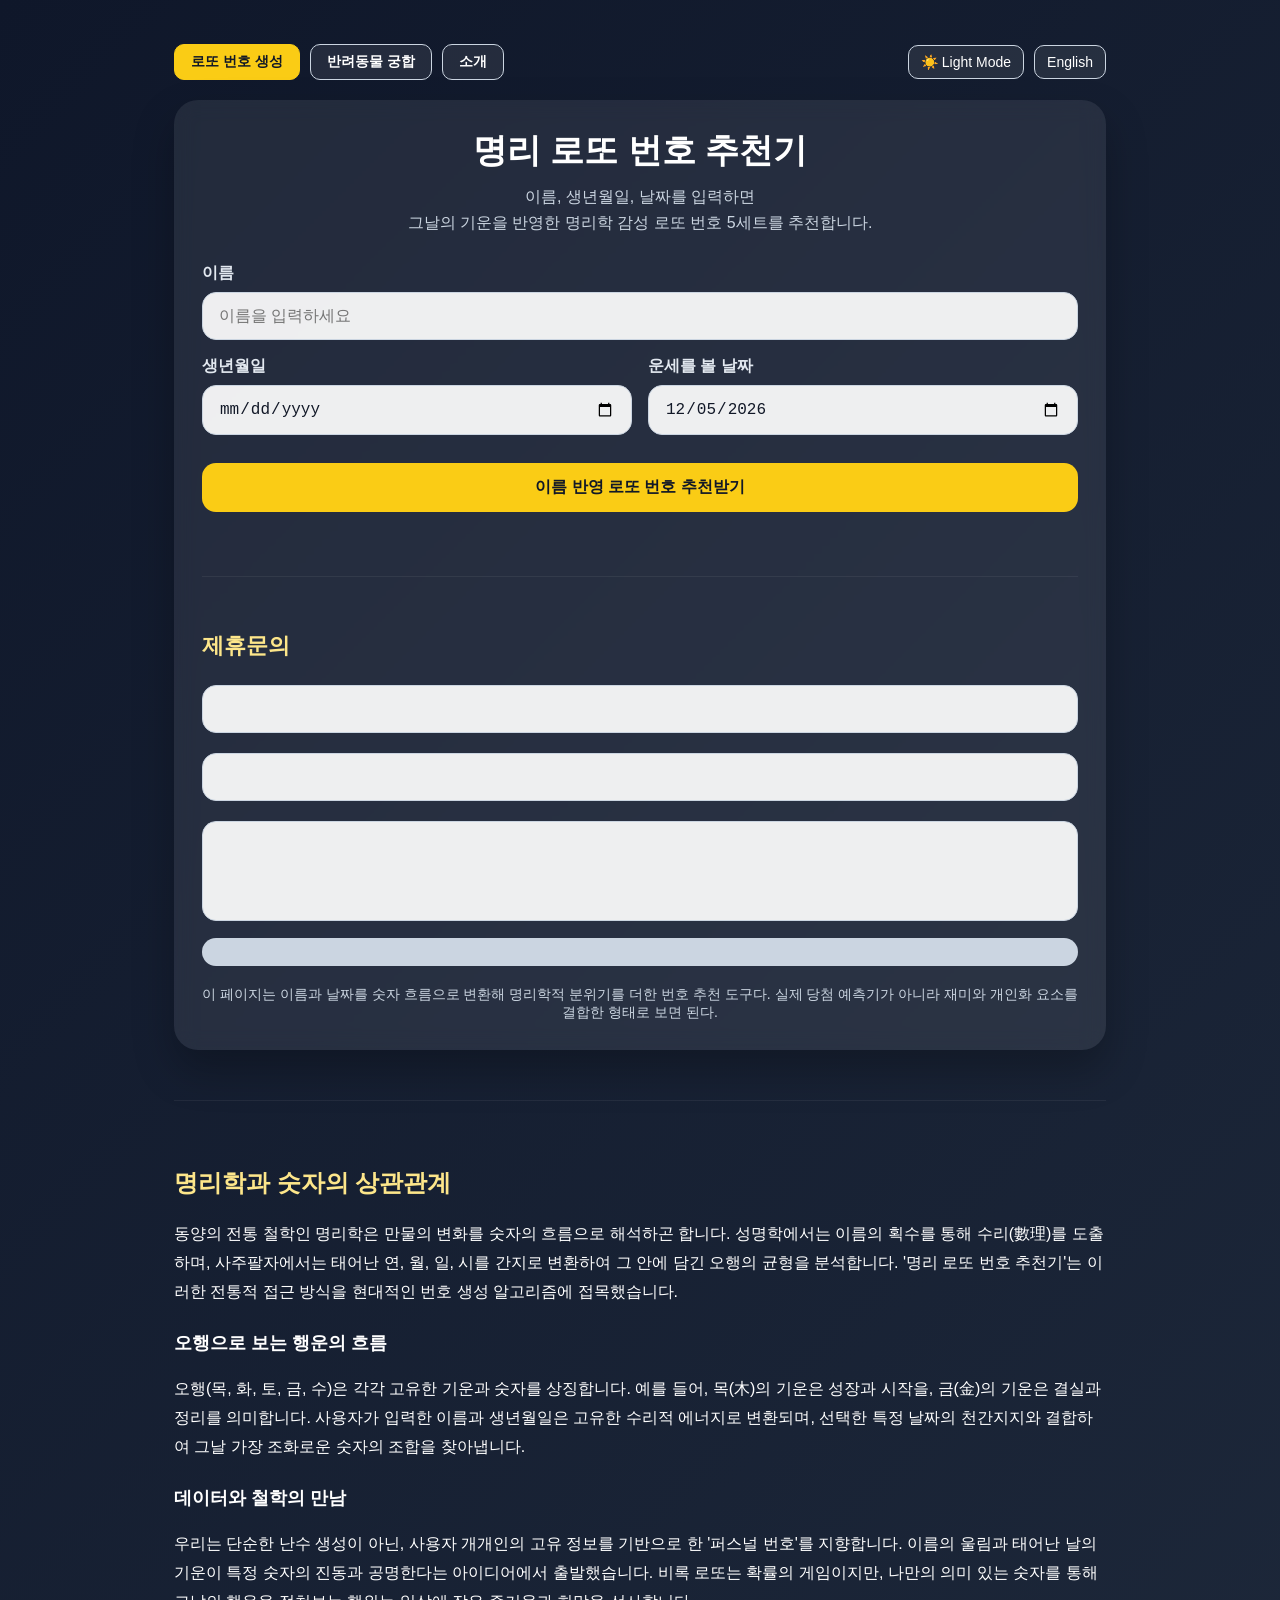
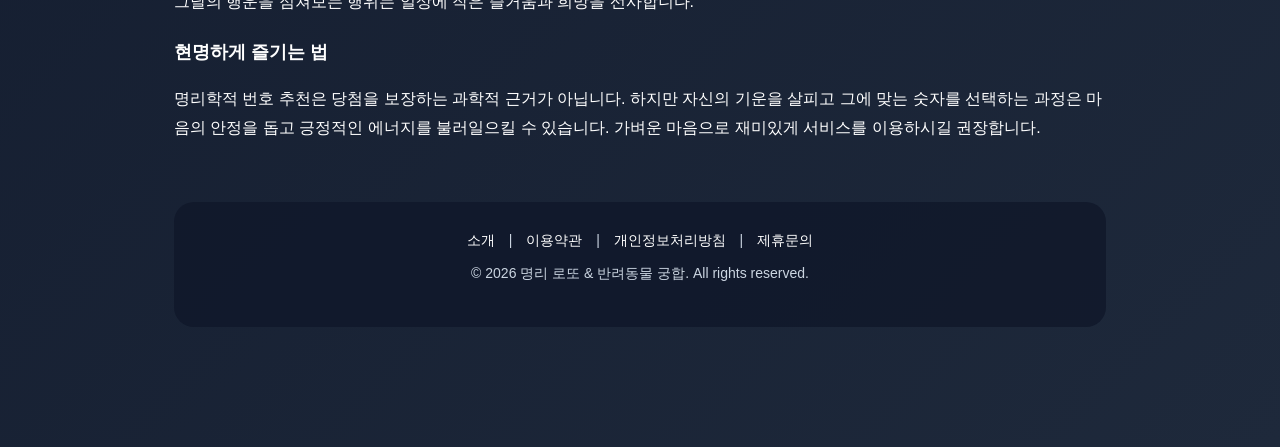
==== commit b0cdedf7: "애드센스 심사 통과를 위한 품질 개선 - about/terms/privacy 페이지: 정적 HTML 콘텐츠 추가 (크롤러가 JS 없이도 읽을 수 있도록) - 모든 페이지: AdSe" ====
--- a/index.html
+++ b/index.html
@@ -167,7 +167,17 @@
     </div>
 
     <div id="seo-content" class="seo-section">
-      <!-- SEO content will be injected -->
+      <h2>명리학과 숫자의 상관관계</h2>
+      <p>동양의 전통 철학인 명리학은 만물의 변화를 숫자의 흐름으로 해석하곤 합니다. 성명학에서는 이름의 획수를 통해 수리(數理)를 도출하며, 사주팔자에서는 태어난 연, 월, 일, 시를 간지로 변환하여 그 안에 담긴 오행의 균형을 분석합니다. '명리 로또 번호 추천기'는 이러한 전통적 접근 방식을 현대적인 번호 생성 알고리즘에 접목했습니다.</p>
+
+      <h3>오행으로 보는 행운의 흐름</h3>
+      <p>오행(목, 화, 토, 금, 수)은 각각 고유한 기운과 숫자를 상징합니다. 예를 들어, 목(木)의 기운은 성장과 시작을, 금(金)의 기운은 결실과 정리를 의미합니다. 사용자가 입력한 이름과 생년월일은 고유한 수리적 에너지로 변환되며, 선택한 특정 날짜의 천간지지와 결합하여 그날 가장 조화로운 숫자의 조합을 찾아냅니다.</p>
+
+      <h3>데이터와 철학의 만남</h3>
+      <p>우리는 단순한 난수 생성이 아닌, 사용자 개개인의 고유 정보를 기반으로 한 '퍼스널 번호'를 지향합니다. 이름의 울림과 태어난 날의 기운이 특정 숫자의 진동과 공명한다는 아이디어에서 출발했습니다. 비록 로또는 확률의 게임이지만, 나만의 의미 있는 숫자를 통해 그날의 행운을 점쳐보는 행위는 일상에 작은 즐거움과 희망을 선사합니다.</p>
+
+      <h3>현명하게 즐기는 법</h3>
+      <p>명리학적 번호 추천은 당첨을 보장하는 과학적 근거가 아닙니다. 하지만 자신의 기운을 살피고 그에 맞는 숫자를 선택하는 과정은 마음의 안정을 돕고 긍정적인 에너지를 불러일으킬 수 있습니다. 가벼운 마음으로 재미있게 서비스를 이용하시길 권장합니다.</p>
     </div>
 
     <footer>
@@ -177,7 +187,7 @@
         <a href="privacy.html" id="footer-privacy">개인정보처리방침</a> | 
         <a href="#contact-title" id="footer-contact">제휴문의</a>
       </div>
-      <p>© 2024 명리 로또 & 반려동물 궁합. All rights reserved.</p>
+      <p>© <span id="footer-year"></span> 명리 로또 &amp; 반려동물 궁합. All rights reserved.</p>
     </footer>
   </div>
 
@@ -375,6 +385,7 @@
       const today = new Date();
       const todayStr = `${today.getFullYear()}-${pad(today.getMonth() + 1)}-${pad(today.getDate())}`;
       document.getElementById("targetDate").value = todayStr;
+      document.getElementById("footer-year").textContent = today.getFullYear();
       updatePageUI();
     };
   </script>
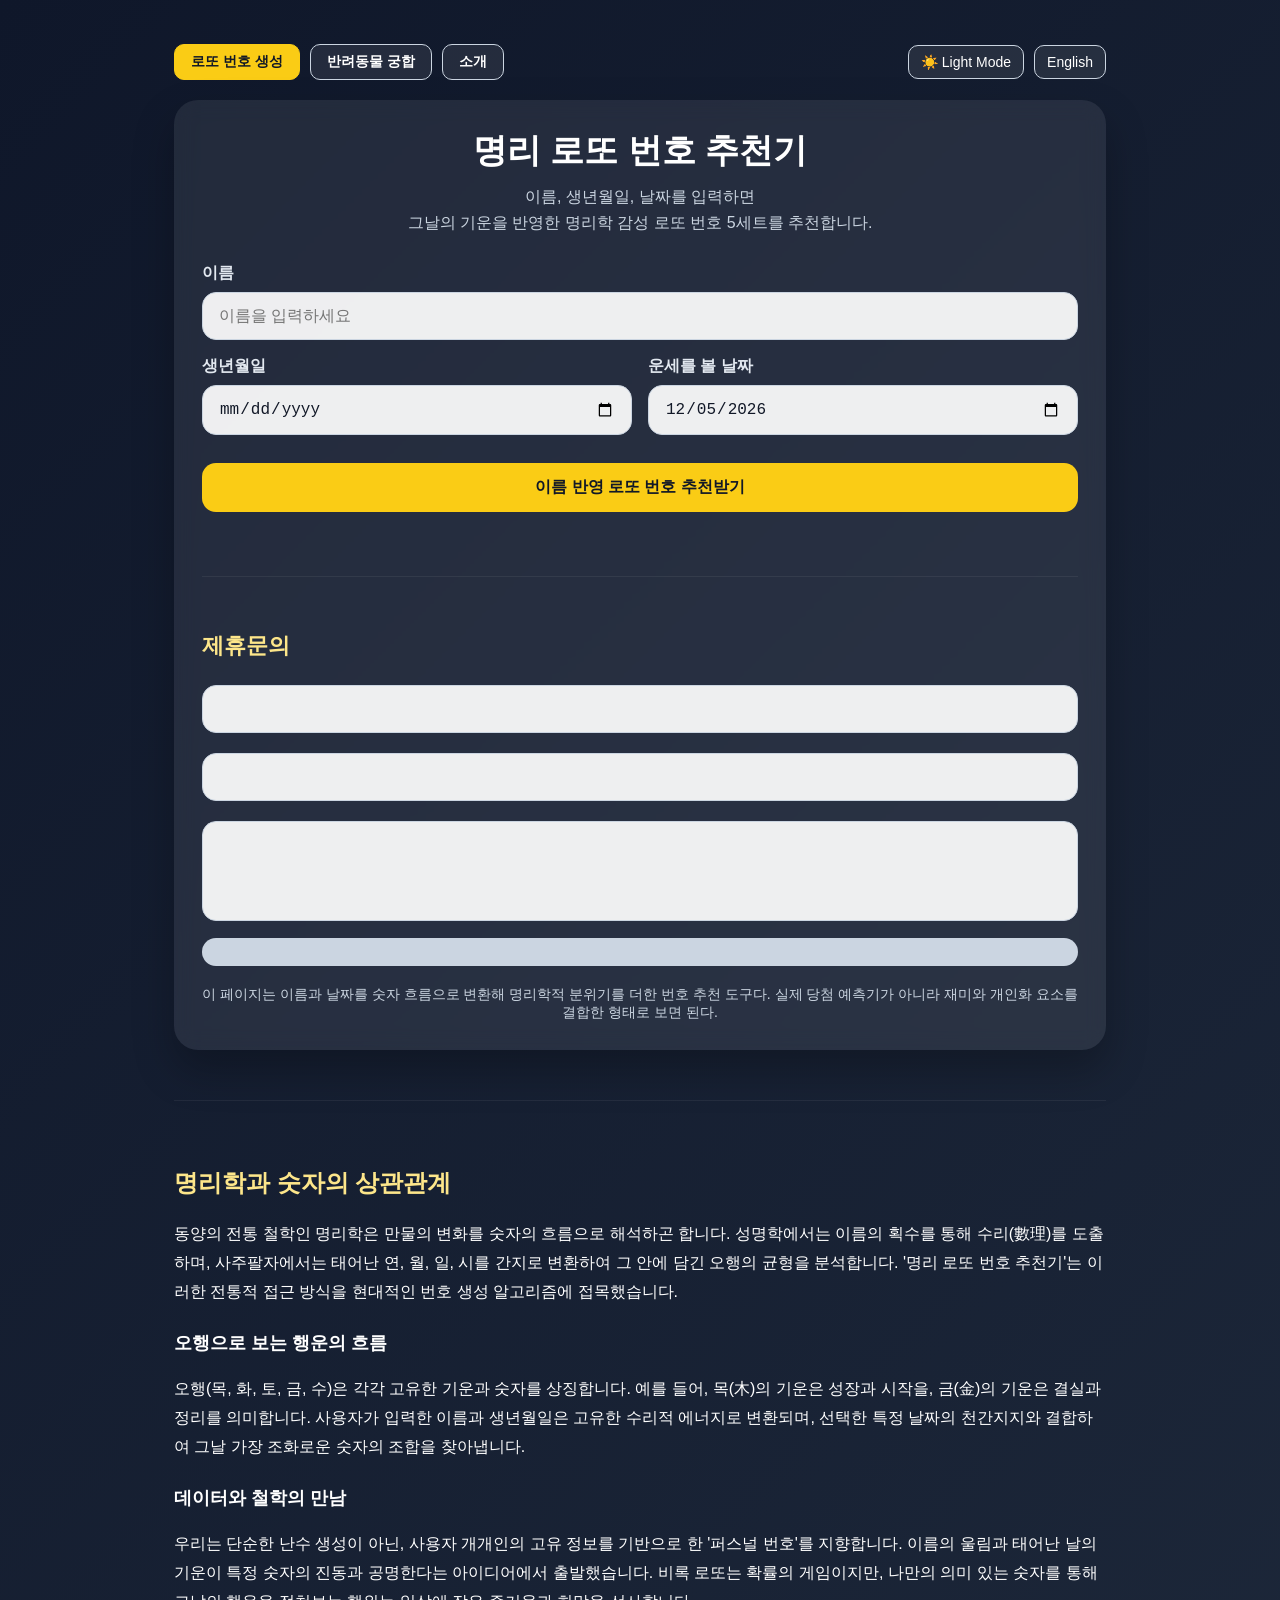
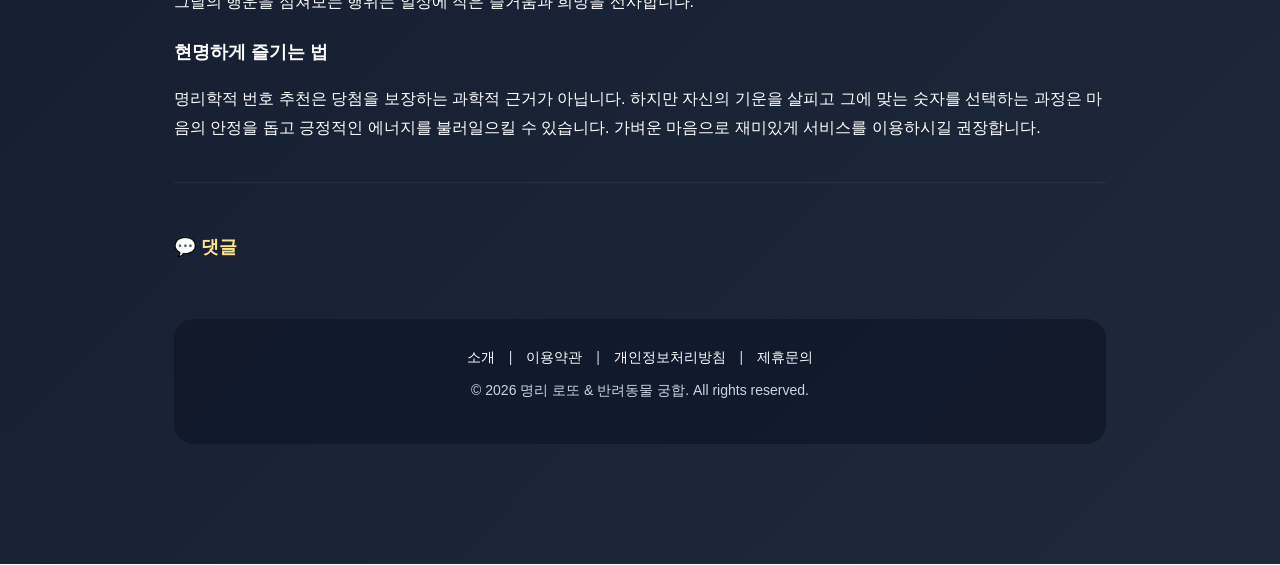
==== commit 2d9606d3: "제3자 서비스 4종 통합 및 개인정보처리방침 업데이트 - Google AdSense / Formspree: 개인정보처리방침에 서비스 설명 카드 추가 - Disqus: index.h" ====
--- a/index.html
+++ b/index.html
@@ -180,15 +180,42 @@
       <p>명리학적 번호 추천은 당첨을 보장하는 과학적 근거가 아닙니다. 하지만 자신의 기운을 살피고 그에 맞는 숫자를 선택하는 과정은 마음의 안정을 돕고 긍정적인 에너지를 불러일으킬 수 있습니다. 가벼운 마음으로 재미있게 서비스를 이용하시길 권장합니다.</p>
     </div>
 
+    <!-- Disqus 댓글 섹션 -->
+    <div class="disqus-section">
+      <h3>💬 댓글</h3>
+      <div id="disqus_thread"></div>
+    </div>
+
     <footer>
       <div class="footer-links">
-        <a href="about.html" id="footer-about">소개</a> | 
-        <a href="terms.html" id="footer-terms">이용약관</a> | 
-        <a href="privacy.html" id="footer-privacy">개인정보처리방침</a> | 
+        <a href="about.html" id="footer-about">소개</a> |
+        <a href="terms.html" id="footer-terms">이용약관</a> |
+        <a href="privacy.html" id="footer-privacy">개인정보처리방침</a> |
         <a href="#contact-title" id="footer-contact">제휴문의</a>
       </div>
       <p>© <span id="footer-year"></span> 명리 로또 &amp; 반려동물 궁합. All rights reserved.</p>
     </footer>
+
+    <script>
+      // ──────────────────────────────────────────────
+      // Disqus 설정
+      // 1. disqus.com 에서 사이트 등록 후 shortname 확인
+      // 2. 아래 'YOUR-SHORTNAME' 을 본인의 Disqus shortname으로 교체
+      // ──────────────────────────────────────────────
+      var DISQUS_SHORTNAME = 'YOUR-SHORTNAME';
+
+      var disqus_config = function () {
+        this.page.url = window.location.href;
+        this.page.identifier = 'lotto-index';
+      };
+      (function() {
+        var d = document, s = d.createElement('script');
+        s.src = 'https://' + DISQUS_SHORTNAME + '.disqus.com/embed.js';
+        s.setAttribute('data-timestamp', +new Date());
+        (d.head || d.body).appendChild(s);
+      })();
+    </script>
+    <noscript>댓글을 보시려면 JavaScript를 활성화해 주세요.</noscript>
   </div>
 
   <script src="i18n.js"></script>
--- a/style.css
+++ b/style.css
@@ -180,6 +180,79 @@
   text-decoration: underline;
 }
 
+.third-party-grid {
+  display: grid;
+  grid-template-columns: 1fr 1fr;
+  gap: 16px;
+  margin: 20px 0;
+}
+
+.third-party-card {
+  background: var(--card-bg);
+  border: 1px solid var(--analysis-bg);
+  border-radius: 16px;
+  padding: 20px;
+}
+
+.third-party-card .service-header {
+  display: flex;
+  align-items: center;
+  gap: 10px;
+  margin-bottom: 10px;
+}
+
+.third-party-card .service-icon {
+  font-size: 24px;
+}
+
+.third-party-card .service-name {
+  font-weight: bold;
+  font-size: 16px;
+  color: var(--set-title-color);
+}
+
+.third-party-card .service-tag {
+  display: inline-block;
+  font-size: 11px;
+  background: var(--btn-bg);
+  color: var(--btn-text);
+  padding: 2px 8px;
+  border-radius: 999px;
+  margin-left: auto;
+}
+
+.third-party-card p {
+  font-size: 14px;
+  color: var(--text-sub);
+  line-height: 1.7;
+  margin: 0;
+}
+
+.disqus-section {
+  margin-top: 40px;
+  padding-top: 32px;
+  border-top: 1px solid var(--analysis-bg);
+}
+
+.disqus-section h3 {
+  font-size: 18px;
+  color: var(--set-title-color);
+  margin-bottom: 16px;
+}
+
+.tm-badge {
+  display: inline-flex;
+  align-items: center;
+  gap: 6px;
+  background: rgba(59, 130, 246, 0.15);
+  border: 1px solid rgba(59, 130, 246, 0.4);
+  color: #93c5fd;
+  font-size: 12px;
+  padding: 4px 10px;
+  border-radius: 999px;
+  margin-bottom: 12px;
+}
+
 @media (max-width: 760px) {
   h1 {
     font-size: 28px;
@@ -189,10 +262,14 @@
     flex-wrap: wrap;
     justify-content: center;
   }
-  
+
   .nav-menu {
     width: 100%;
     justify-content: center;
     margin-bottom: 10px;
   }
-}
+
+  .third-party-grid {
+    grid-template-columns: 1fr;
+  }
+}
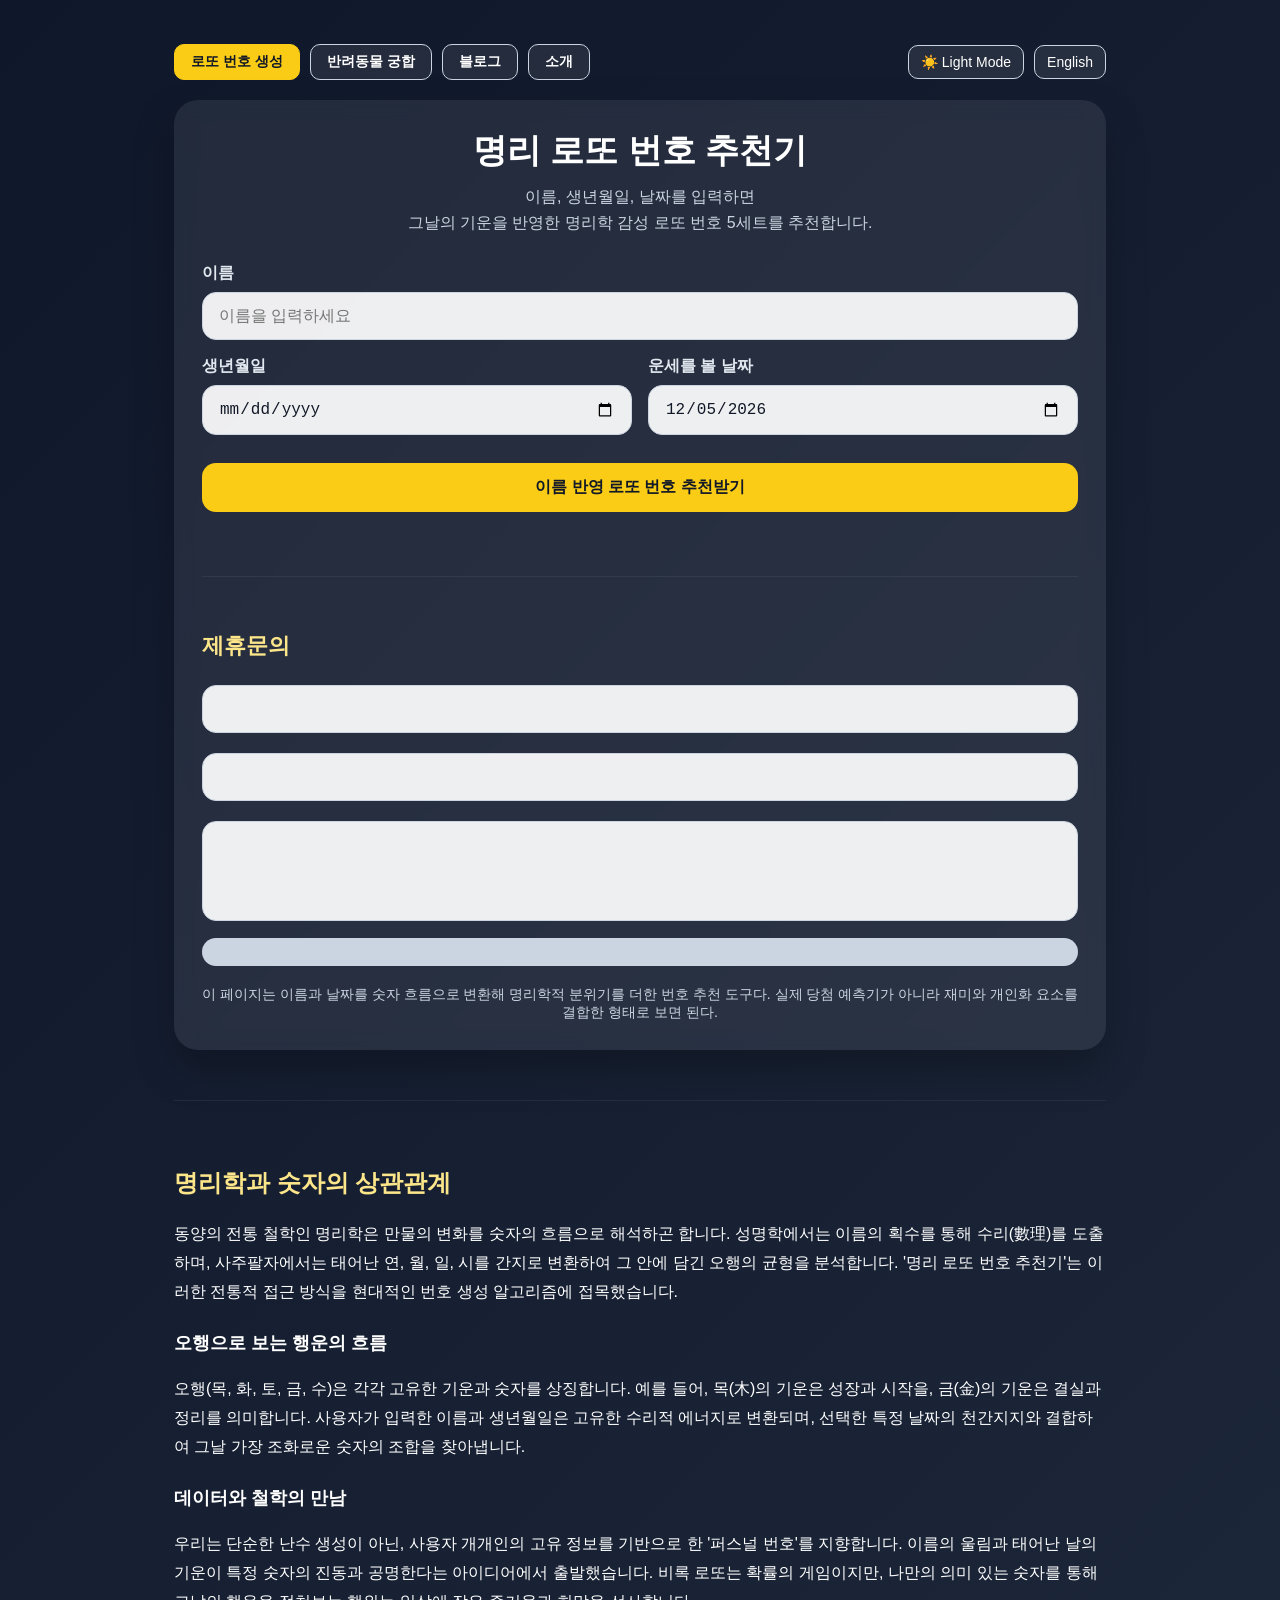
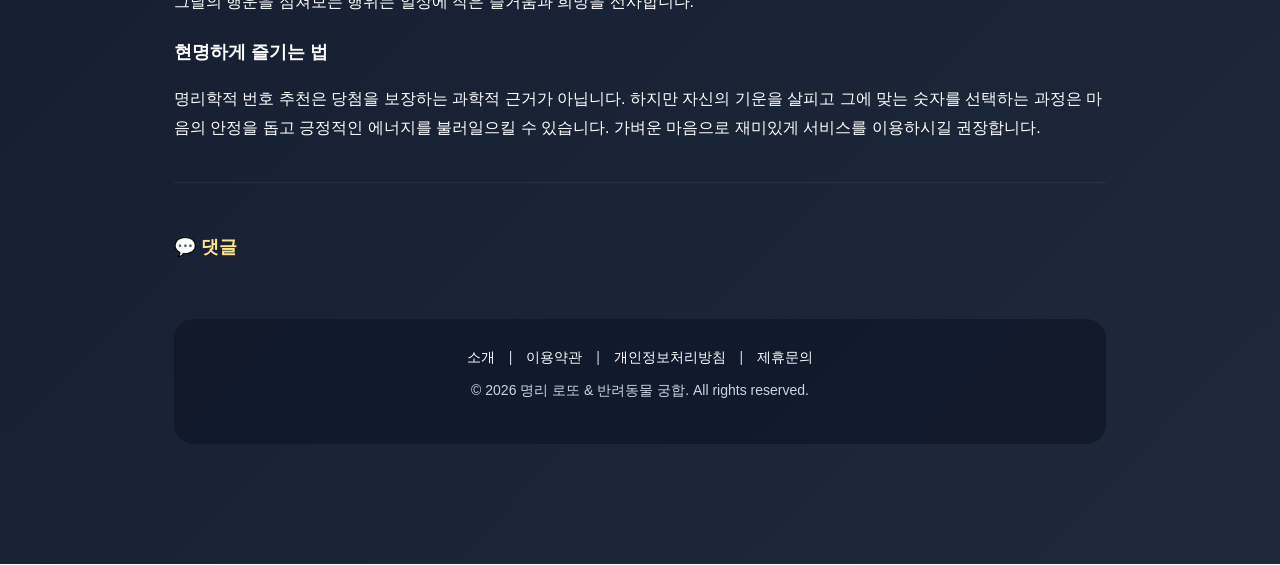
==== commit 130122eb: "feat: 블로그 페이지 추가 및 네비게이션 연동 - blog.html 신규 생성 (한/영 i18n 지원, 오행·로또·반려동물 아티클 3편) - style.css에 블로그 카드 레" ====
--- a/index.html
+++ b/index.html
@@ -108,6 +108,7 @@
       <div class="nav-menu">
         <a href="index.html" class="nav-btn active" id="nav-lotto">로또 번호 생성</a>
         <a href="pet-test.html" class="nav-btn" id="nav-pet">반려동물 궁합</a>
+        <a href="blog.html" class="nav-btn" id="nav-blog">블로그</a>
         <a href="about.html" class="nav-btn" id="nav-about">소개</a>
       </div>
       <div class="settings-group">
--- a/style.css
+++ b/style.css
@@ -253,6 +253,68 @@
   margin-bottom: 12px;
 }
 
+.blog-grid {
+  display: flex;
+  flex-direction: column;
+  gap: 32px;
+}
+
+.blog-card {
+  background: var(--analysis-bg);
+  border-radius: 16px;
+  padding: 24px 28px;
+  border: 1px solid rgba(255, 255, 255, 0.08);
+}
+
+[data-theme="light"] .blog-card {
+  border-color: rgba(0, 0, 0, 0.08);
+}
+
+.blog-card-header {
+  display: flex;
+  align-items: center;
+  gap: 12px;
+  margin-bottom: 10px;
+}
+
+.blog-tag {
+  display: inline-block;
+  font-size: 11px;
+  background: var(--btn-bg);
+  color: var(--btn-text);
+  padding: 3px 10px;
+  border-radius: 999px;
+  font-weight: bold;
+}
+
+.blog-date {
+  font-size: 13px;
+  color: var(--text-sub);
+}
+
+.blog-card h2 {
+  font-size: 20px;
+  margin: 0 0 14px;
+  color: var(--set-title-color);
+}
+
+.blog-card p {
+  margin: 0 0 12px;
+  line-height: 1.75;
+}
+
+.blog-card ul {
+  padding-left: 20px;
+  line-height: 1.8;
+  margin: 0 0 12px;
+}
+
+.blog-card h3 {
+  font-size: 16px;
+  margin: 18px 0 8px;
+  color: var(--text-main);
+}
+
 @media (max-width: 760px) {
   h1 {
     font-size: 28px;
